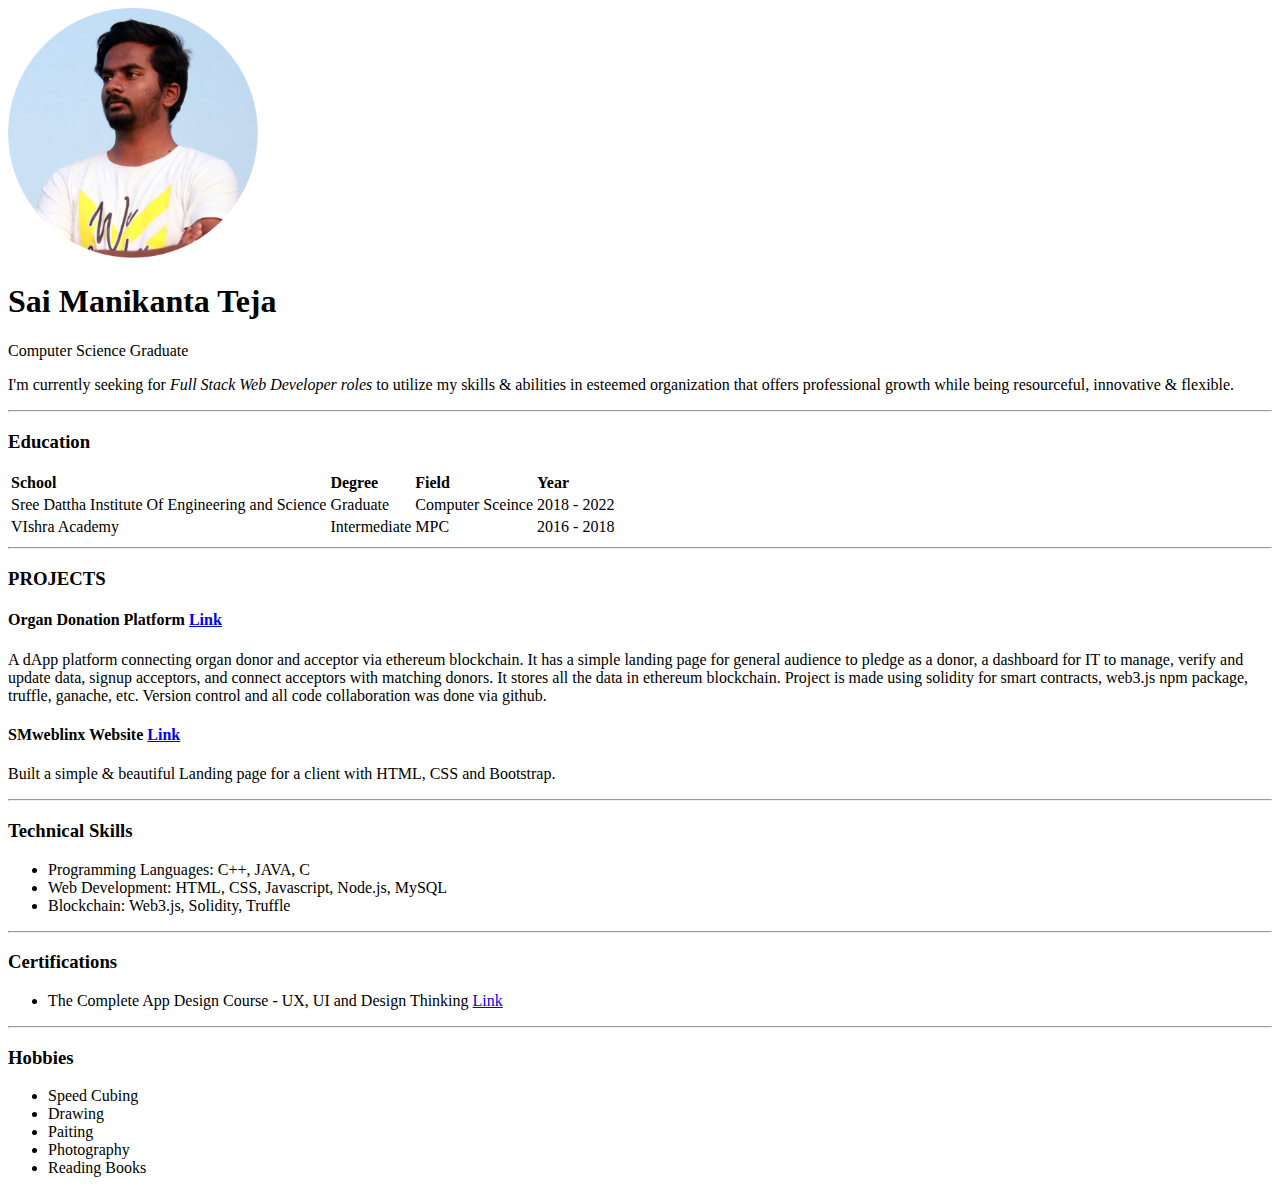
==== index.html @ a0f72c88 "updated html file" ====
<!DOCTYPE html>
<html lang="en">
<head>
    <meta charset="UTF-8">
    <meta http-equiv="X-UA-Compatible" content="IE=edge">
    <meta name="viewport" content="width=device-width, initial-scale=1.0">
    <title>Portfolio</title>
    <link rel="stylesheet" href="style.css">
</head>
<body>
    <div>
        <img src="images/Sai-Manikanta.png" alt="">
        <h1>Sai Manikanta Teja</h1>
        <p>Computer Science Graduate</p>
        <p>I'm currently seeking for <em>Full Stack Web Developer roles</em> to utilize my skills & abilities in esteemed organization that offers professional growth while being resourceful, innovative & flexible.</p>
    </div>
    <hr>


    <div>
        <h3>Education</h3>
            <table>
                <tr>
                    <th>School</th>
                    <th>Degree</th>
                    <th>Field</th>
                    <th>Year</th>
                </tr>
                <tr>
                    <td>Sree Dattha Institute Of Engineering and Science</td>
                    <td>Graduate</td>
                    <td>Computer Sceince</td>
                    <td>2018 - 2022</td>
                </tr>
                <tr>
                    <td>VIshra Academy</td>
                    <td>Intermediate</td>
                    <td>MPC</td>
                    <td>2016 - 2018</td>
                </tr>
            </table>
    </div>

    <hr>

    <div>
        <h3>PROJECTS</h3>
            <h4>Organ Donation Platform
                <a href="https://github.com/RahulSabinkar/organ-donation-platform" target="_blank">Link</a>
            </h4>
            <p>A dApp platform connecting organ donor and acceptor via ethereum blockchain. It has a simple landing page for general audience to pledge as a donor, a dashboard for IT to manage, verify and update data, signup acceptors, and connect acceptors with matching donors. It stores all the data in ethereum blockchain. Project is made using solidity for smart contracts, web3.js npm package, truffle, ganache, etc. Version control and all code collaboration was done via github.</p>
            
            <h4>SMweblinx Website
                <a href="https://smweblinx.in" target="_blank">Link</a>
            </h4>
            <p>Built a simple & beautiful Landing page for a client with HTML, CSS and Bootstrap.</p>
    </div>

    <hr>

    <div>
        <h3>Technical Skills</h3>
        <ul>
            <li>Programming Languages: C++, JAVA, C</li>
            <li>Web Development: HTML, CSS, Javascript, Node.js, MySQL</li>
            <li>Blockchain: Web3.js, Solidity, Truffle</li>
        </ul>
    </div>

    <hr>

    <div>
        <h3>Certifications</h3>
            <ul>
                <li>
                    <p>The Complete App Design Course - UX, UI and Design Thinking
                        <a href="https://drive.google.com/file/d/1OX8bPzIRt3YeCSPGecFiPBQ3GV_6c6Uq/view?usp=sharing" target="_blank">Link</a>
                    </p>
                </li>        
            </ul>
    </div>

    <hr>
    
    <div>
        <h3>Hobbies</h3>
        <ul>
            <li>Speed Cubing</li>
            <li>Drawing</li>
            <li>Paiting</li>
            <li>Photography</li>
            <li>Reading Books</li>
        </ul>
    </div>
    
</body>
</html>
---- style.css ----
h1{
  
}

body{
  
}

table{
  text-align: left;
}

img{
  width: 250px;
}
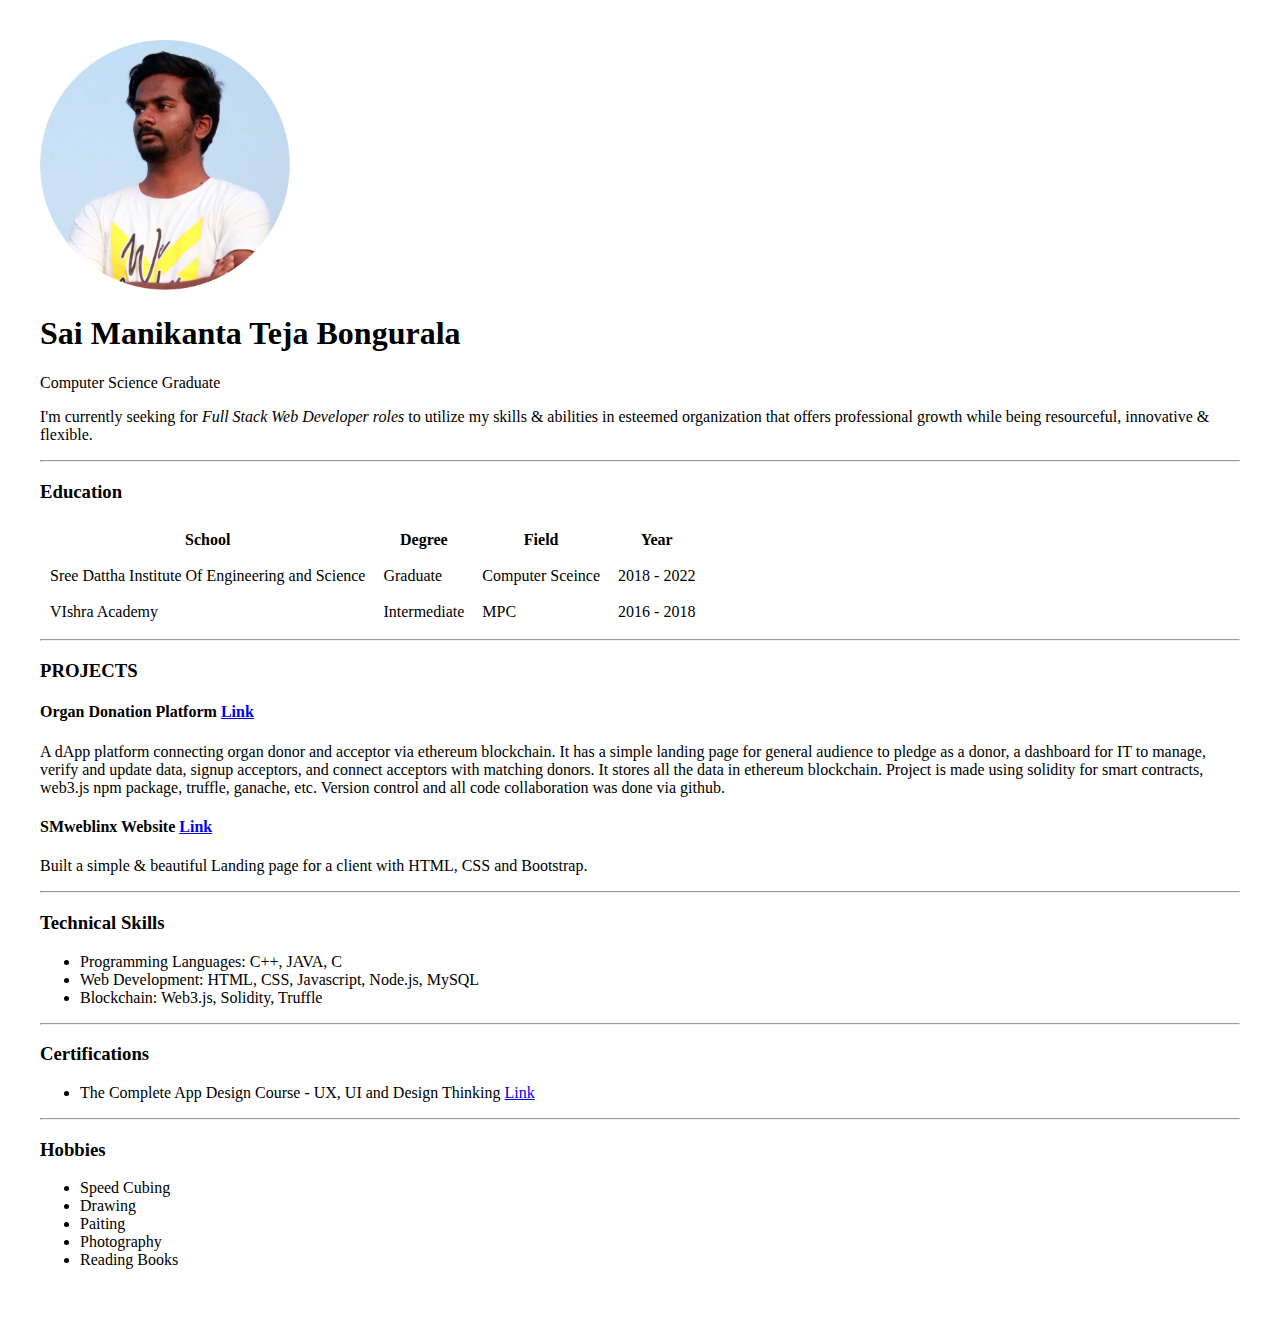
==== commit 011741cd: "added table css" ====
--- a/index.html
+++ b/index.html
@@ -10,7 +10,7 @@
 <body>
     <div>
         <img src="images/Sai-Manikanta.png" alt="">
-        <h1>Sai Manikanta Teja</h1>
+        <h1>Sai Manikanta Teja Bongurala</h1>
         <p>Computer Science Graduate</p>
         <p>I'm currently seeking for <em>Full Stack Web Developer roles</em> to utilize my skills & abilities in esteemed organization that offers professional growth while being resourceful, innovative & flexible.</p>
     </div>
@@ -19,26 +19,26 @@
 
     <div>
         <h3>Education</h3>
-            <table>
-                <tr>
-                    <th>School</th>
-                    <th>Degree</th>
-                    <th>Field</th>
-                    <th>Year</th>
-                </tr>
-                <tr>
-                    <td>Sree Dattha Institute Of Engineering and Science</td>
-                    <td>Graduate</td>
-                    <td>Computer Sceince</td>
-                    <td>2018 - 2022</td>
-                </tr>
-                <tr>
-                    <td>VIshra Academy</td>
-                    <td>Intermediate</td>
-                    <td>MPC</td>
-                    <td>2016 - 2018</td>
-                </tr>
-            </table>
+        <table>
+            <tr>
+                <th>School</th>
+                <th>Degree</th>
+                <th>Field</th>
+                <th>Year</th>
+            </tr>
+            <tr>
+                <td>Sree Dattha Institute Of Engineering and Science</td>
+                <td>Graduate</td>
+                <td>Computer Sceince</td>
+                <td>2018 - 2022</td>
+            </tr>
+            <tr>
+                <td>VIshra Academy</td>
+                <td>Intermediate</td>
+                <td>MPC</td>
+                <td>2016 - 2018</td>
+            </tr>
+        </table>
     </div>
 
     <hr>
--- a/style.css
+++ b/style.css
@@ -3,6 +3,7 @@
 }
 
 body{
+  padding: 32px;
   
 }
 
@@ -10,6 +11,14 @@
   text-align: left;
 }
 
+th, td {
+  padding: 8px;
+}
+
+th{
+  text-align: center;
+}
+
 img{
   width: 250px;
 }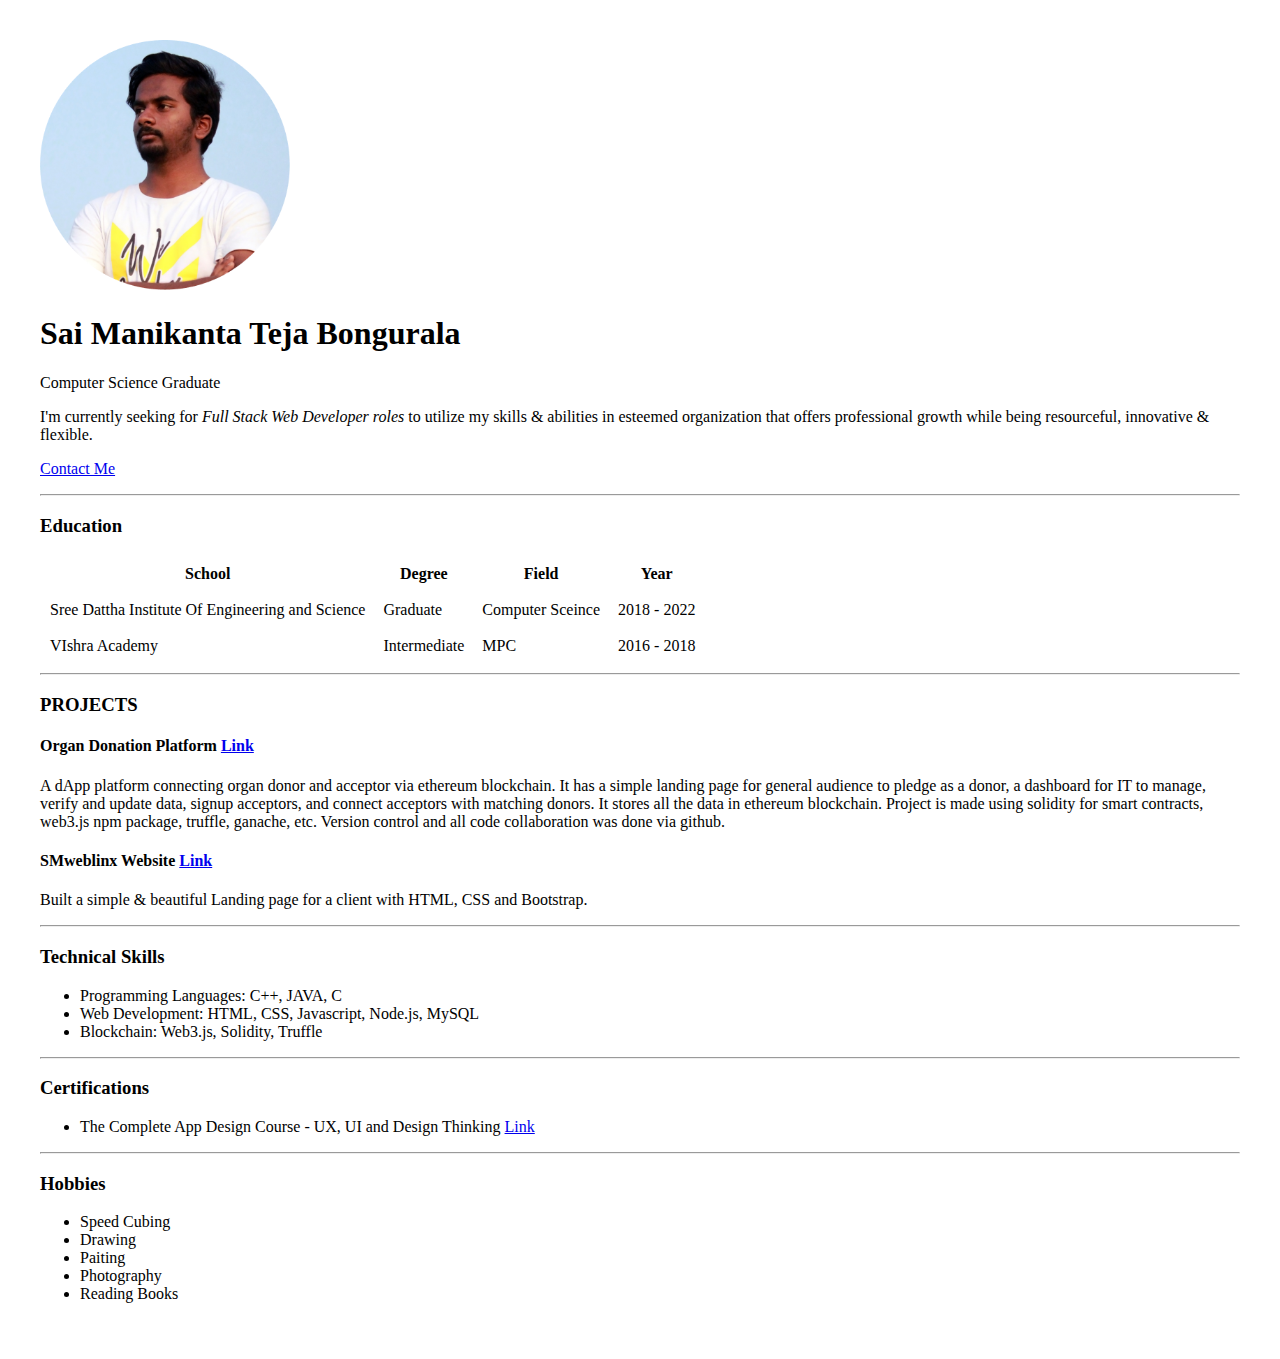
==== commit 80823825: "added contact page" ====
--- a/index.html
+++ b/index.html
@@ -13,6 +13,7 @@
         <h1>Sai Manikanta Teja Bongurala</h1>
         <p>Computer Science Graduate</p>
         <p>I'm currently seeking for <em>Full Stack Web Developer roles</em> to utilize my skills & abilities in esteemed organization that offers professional growth while being resourceful, innovative & flexible.</p>
+        <p><a href="contact-me.html" target="_blank">Contact Me</a></p>
     </div>
     <hr>
 
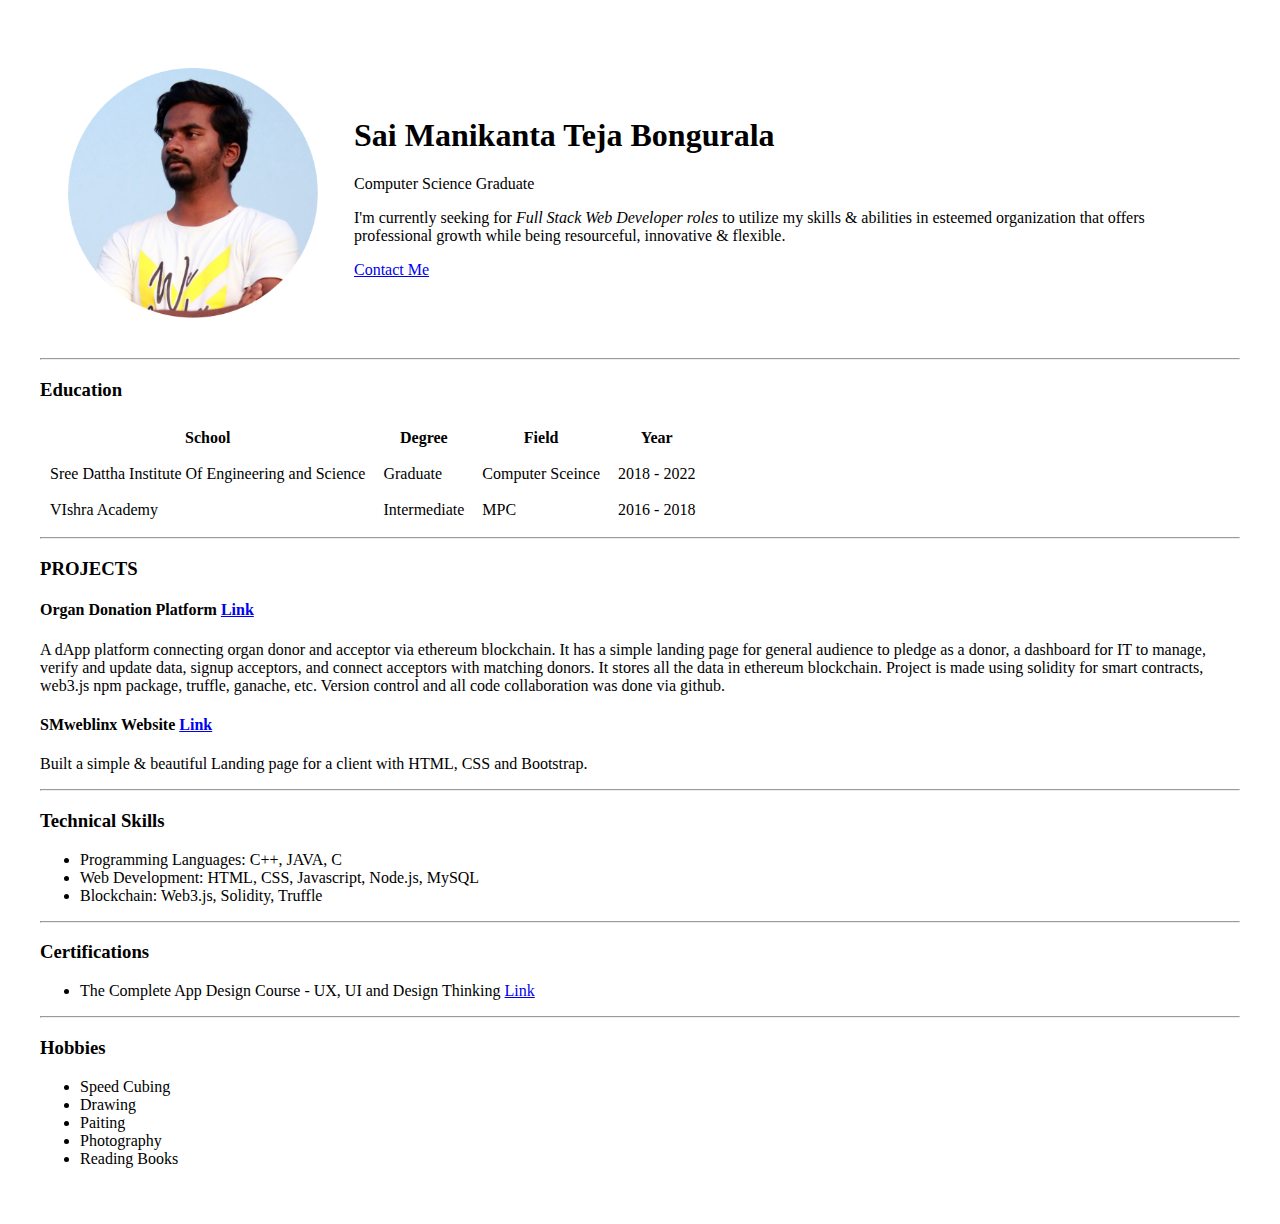
==== commit cdea583d: "added contact form" ====
--- a/index.html
+++ b/index.html
@@ -9,11 +9,17 @@
 </head>
 <body>
     <div>
-        <img src="images/Sai-Manikanta.png" alt="">
-        <h1>Sai Manikanta Teja Bongurala</h1>
-        <p>Computer Science Graduate</p>
-        <p>I'm currently seeking for <em>Full Stack Web Developer roles</em> to utilize my skills & abilities in esteemed organization that offers professional growth while being resourceful, innovative & flexible.</p>
-        <p><a href="contact-me.html" target="_blank">Contact Me</a></p>
+        <table cellspacing="20">
+            <tr>
+                <td><img src="images/Sai-Manikanta.png" alt=""></td>
+                <td>
+                    <h1>Sai Manikanta Teja Bongurala</h1>
+                    <p>Computer Science Graduate</p>
+                    <p>I'm currently seeking for <em>Full Stack Web Developer roles</em> to utilize my skills & abilities in esteemed organization that offers professional growth while being resourceful, innovative & flexible.</p>
+                    <p><a href="contact-me.html" target="_blank">Contact Me</a></p>
+                </td>
+            </tr>
+        </table>
     </div>
     <hr>
 
@@ -21,24 +27,28 @@
     <div>
         <h3>Education</h3>
         <table>
-            <tr>
-                <th>School</th>
-                <th>Degree</th>
-                <th>Field</th>
-                <th>Year</th>
-            </tr>
-            <tr>
-                <td>Sree Dattha Institute Of Engineering and Science</td>
-                <td>Graduate</td>
-                <td>Computer Sceince</td>
-                <td>2018 - 2022</td>
-            </tr>
-            <tr>
-                <td>VIshra Academy</td>
-                <td>Intermediate</td>
-                <td>MPC</td>
-                <td>2016 - 2018</td>
-            </tr>
+            <thead>
+                <tr>
+                    <th>School</th>
+                    <th>Degree</th>
+                    <th>Field</th>
+                    <th>Year</th>
+                </tr>
+            </thead>
+            <tbody>
+                <tr>
+                    <td>Sree Dattha Institute Of Engineering and Science</td>
+                    <td>Graduate</td>
+                    <td>Computer Sceince</td>
+                    <td>2018 - 2022</td>
+                </tr>
+                <tr>
+                    <td>VIshra Academy</td>
+                    <td>Intermediate</td>
+                    <td>MPC</td>
+                    <td>2016 - 2018</td>
+                </tr>
+            </tbody>
         </table>
     </div>
 
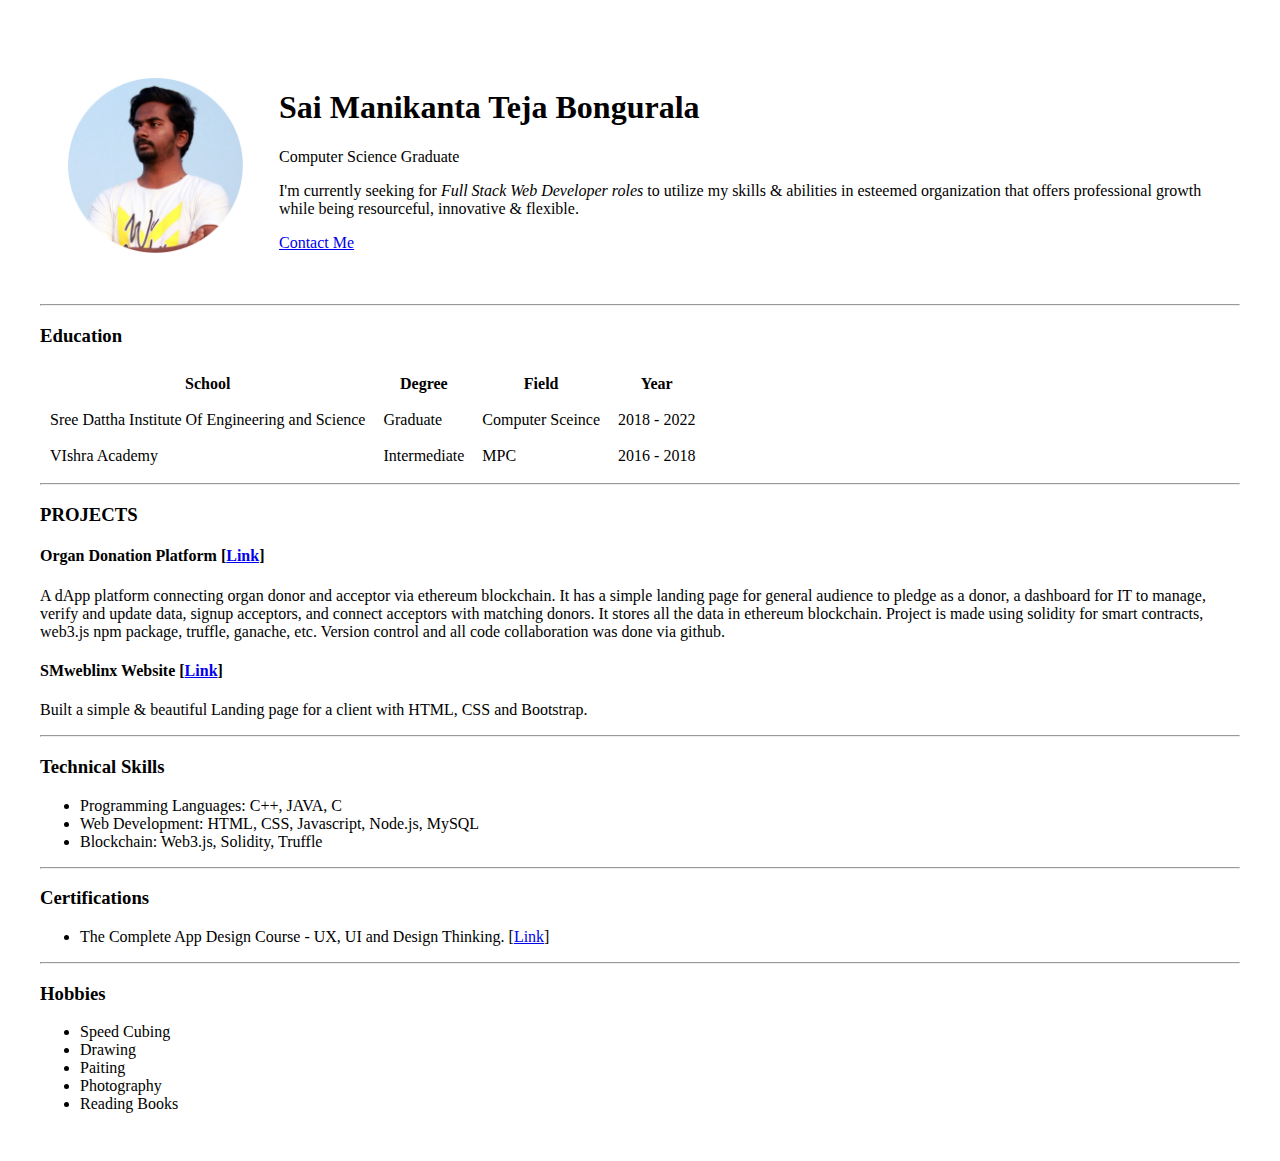
==== commit fe2be063: "misc. updates" ====
--- a/index.html
+++ b/index.html
@@ -57,12 +57,12 @@
     <div>
         <h3>PROJECTS</h3>
             <h4>Organ Donation Platform
-                <a href="https://github.com/RahulSabinkar/organ-donation-platform" target="_blank">Link</a>
+                [<a href="https://github.com/RahulSabinkar/organ-donation-platform" target="_blank">Link</a>]
             </h4>
             <p>A dApp platform connecting organ donor and acceptor via ethereum blockchain. It has a simple landing page for general audience to pledge as a donor, a dashboard for IT to manage, verify and update data, signup acceptors, and connect acceptors with matching donors. It stores all the data in ethereum blockchain. Project is made using solidity for smart contracts, web3.js npm package, truffle, ganache, etc. Version control and all code collaboration was done via github.</p>
             
             <h4>SMweblinx Website
-                <a href="https://smweblinx.in" target="_blank">Link</a>
+                [<a href="https://smweblinx.in" target="_blank">Link</a>]
             </h4>
             <p>Built a simple & beautiful Landing page for a client with HTML, CSS and Bootstrap.</p>
     </div>
@@ -84,8 +84,8 @@
         <h3>Certifications</h3>
             <ul>
                 <li>
-                    <p>The Complete App Design Course - UX, UI and Design Thinking
-                        <a href="https://drive.google.com/file/d/1OX8bPzIRt3YeCSPGecFiPBQ3GV_6c6Uq/view?usp=sharing" target="_blank">Link</a>
+                    <p>The Complete App Design Course - UX, UI and Design Thinking.
+                        [<a href="https://drive.google.com/file/d/1OX8bPzIRt3YeCSPGecFiPBQ3GV_6c6Uq/view?usp=sharing" target="_blank">Link</a>]
                     </p>
                 </li>        
             </ul>
--- a/style.css
+++ b/style.css
@@ -2,8 +2,8 @@
   
 }
 
-body{
-  padding: 32px;
+html{
+  margin: 32px;
   
 }
 
@@ -20,5 +20,5 @@
 }
 
 img{
-  width: 250px;
+  width: 175px;
 }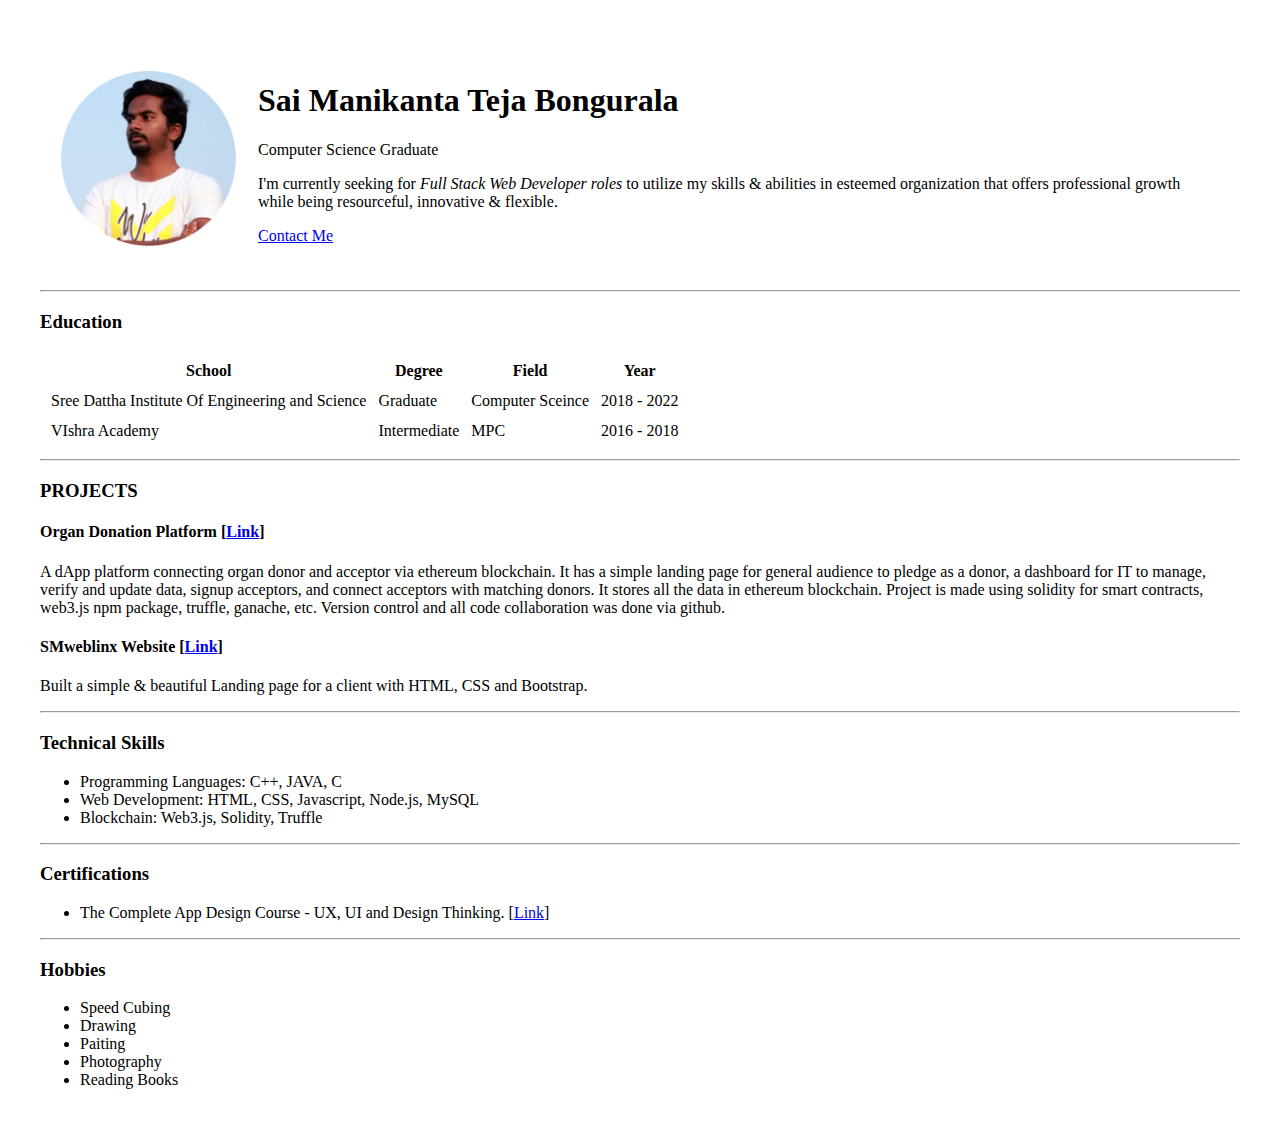
==== commit ab4f9619: "css misc. updates" ====
--- a/index.html
+++ b/index.html
@@ -26,7 +26,7 @@
 
     <div>
         <h3>Education</h3>
-        <table>
+        <table cellspacing="10">
             <thead>
                 <tr>
                     <th>School</th>
--- a/style.css
+++ b/style.css
@@ -7,16 +7,7 @@
   
 }
 
-table{
-  text-align: left;
-}
-
 th, td {
-  padding: 8px;
-}
-
-th{
-  text-align: center;
 }
 
 img{
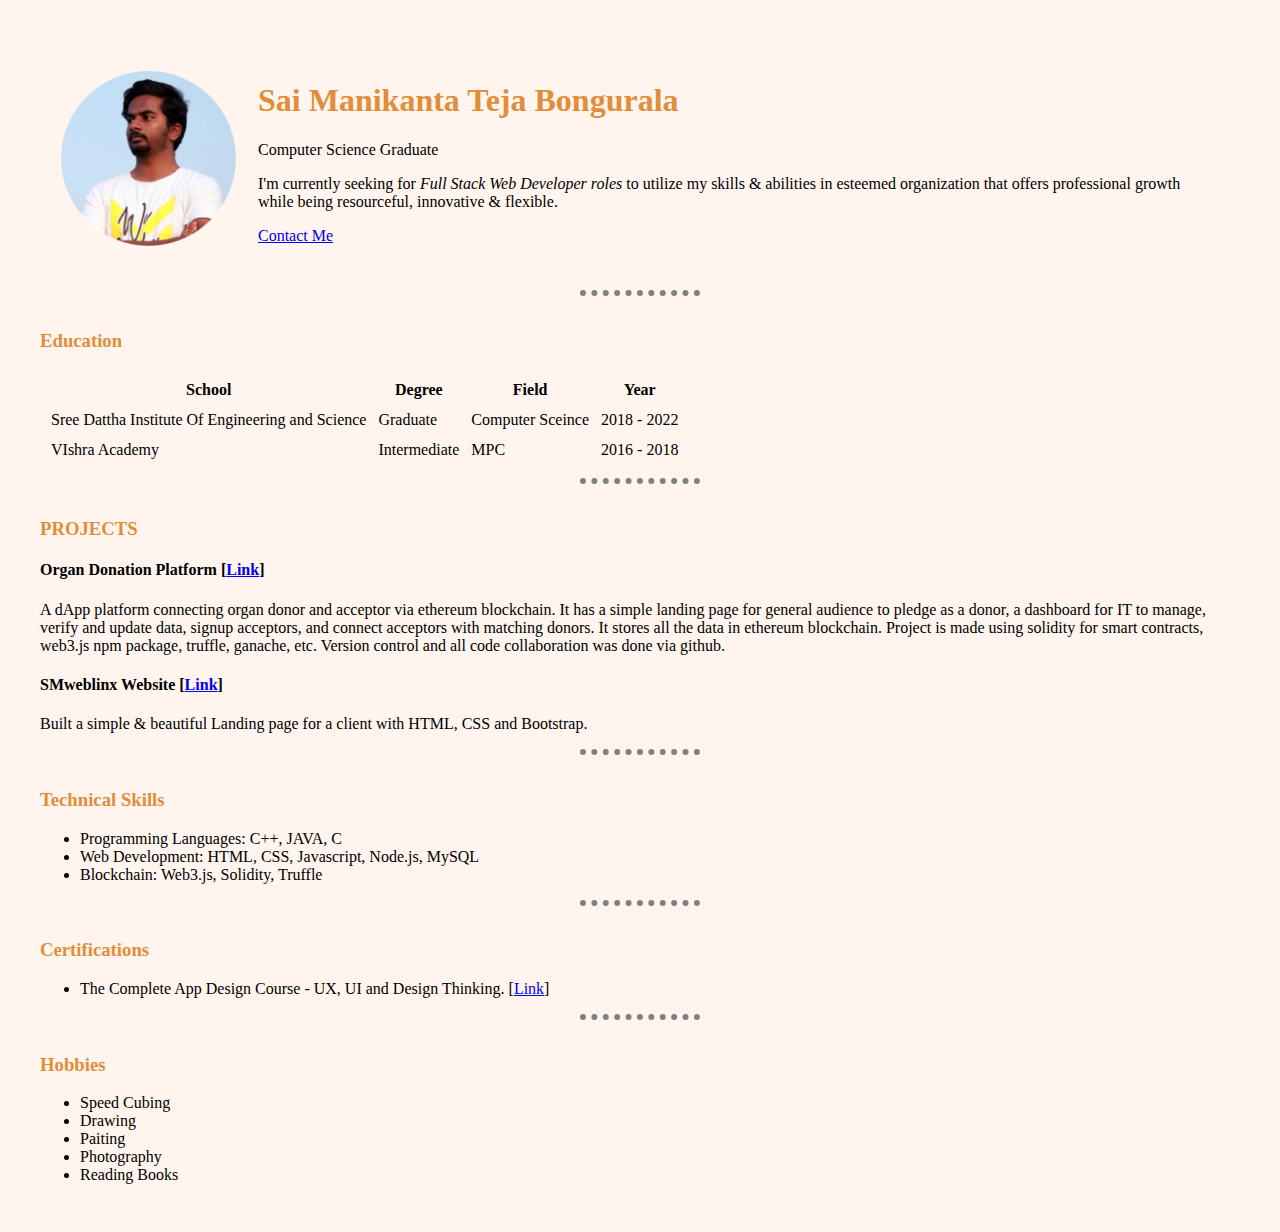
==== commit 815ace6b: "added css folder" ====
--- a/index.html
+++ b/index.html
@@ -5,7 +5,7 @@
     <meta http-equiv="X-UA-Compatible" content="IE=edge">
     <meta name="viewport" content="width=device-width, initial-scale=1.0">
     <title>Portfolio</title>
-    <link rel="stylesheet" href="style.css">
+    <link rel="stylesheet" href="css/style.css">
 </head>
 <body>
     <div>
--- a/css/style.css
+++ b/css/style.css
@@ -0,0 +1,23 @@
+h1, h3{
+  color: rgb(226, 141, 57);  
+}
+
+html{
+  margin: 32px;
+  background-color: seashell;
+  
+}
+
+hr {
+  width: 10%;
+  color: gre  y;
+  border-width: 6px;
+  border-style: dotted none none;
+  height: 15px; 
+}
+
+img{
+  width: 175px;
+}
+
+
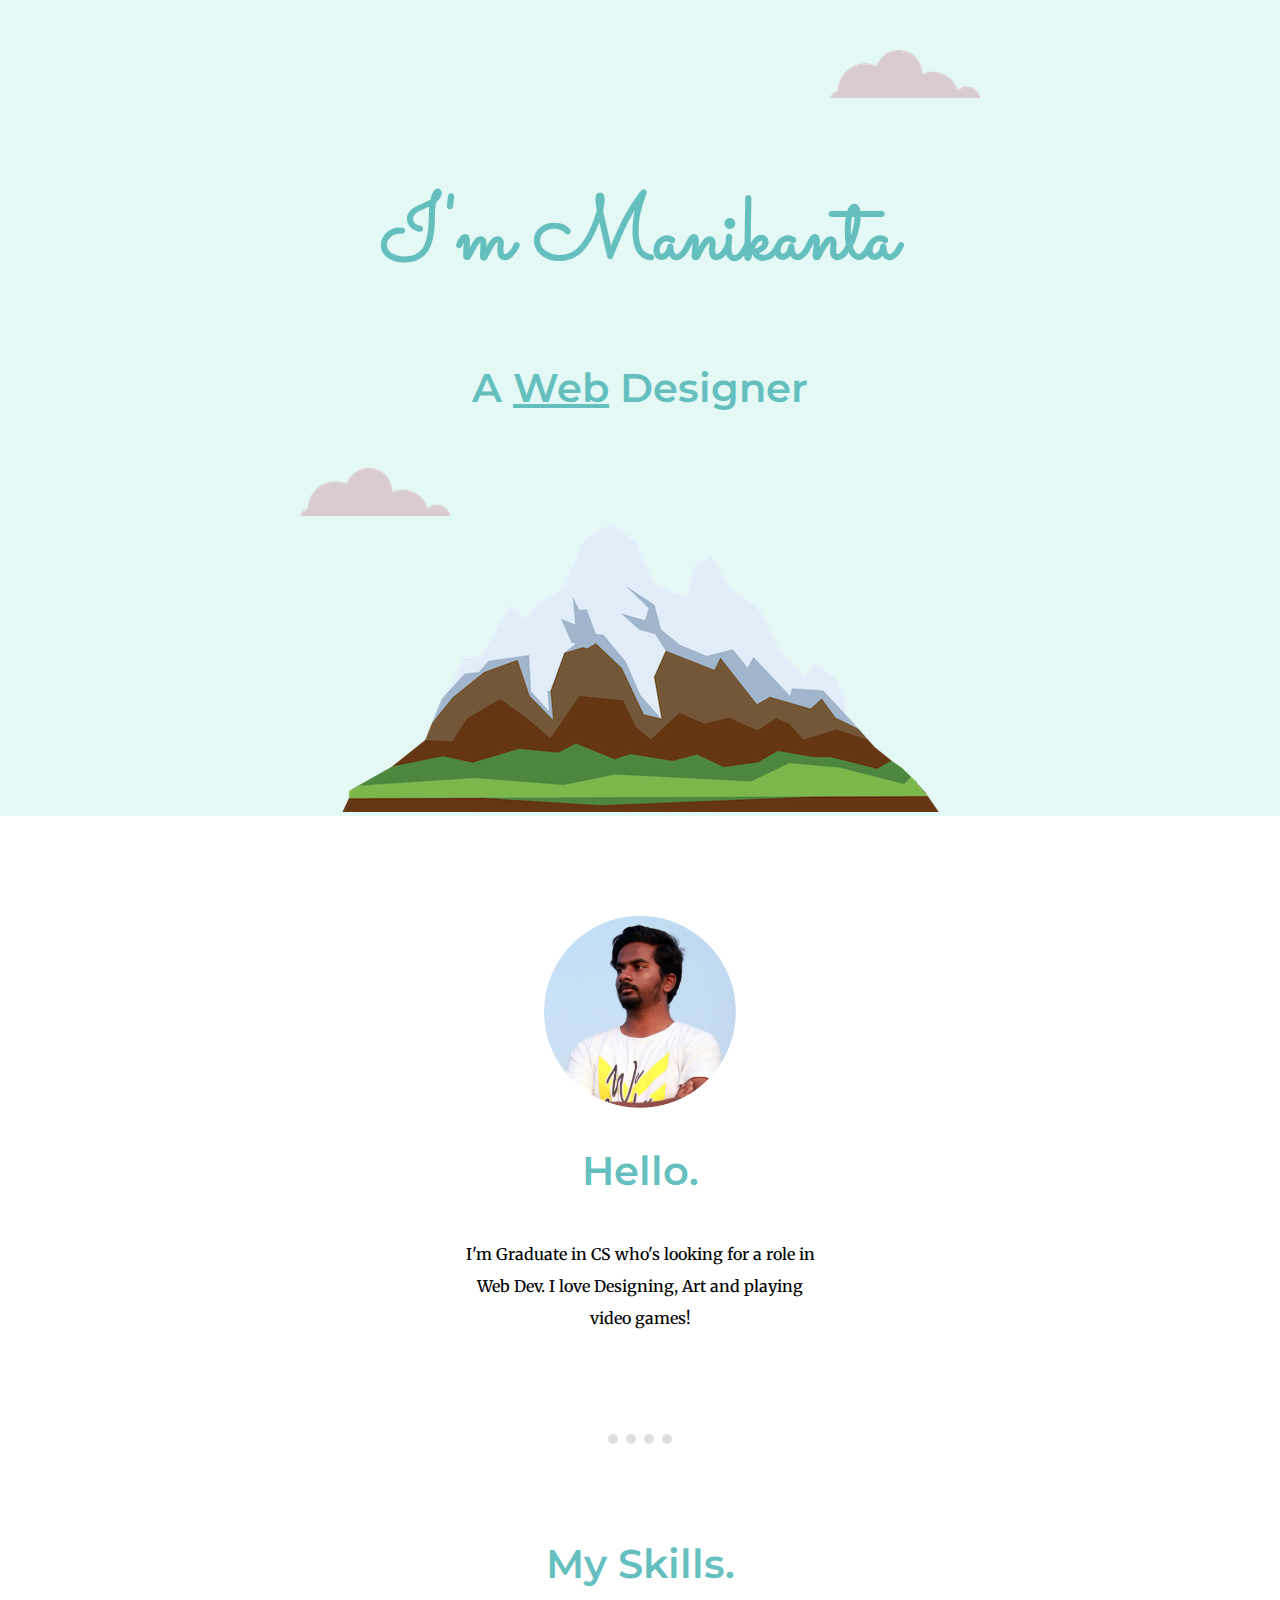
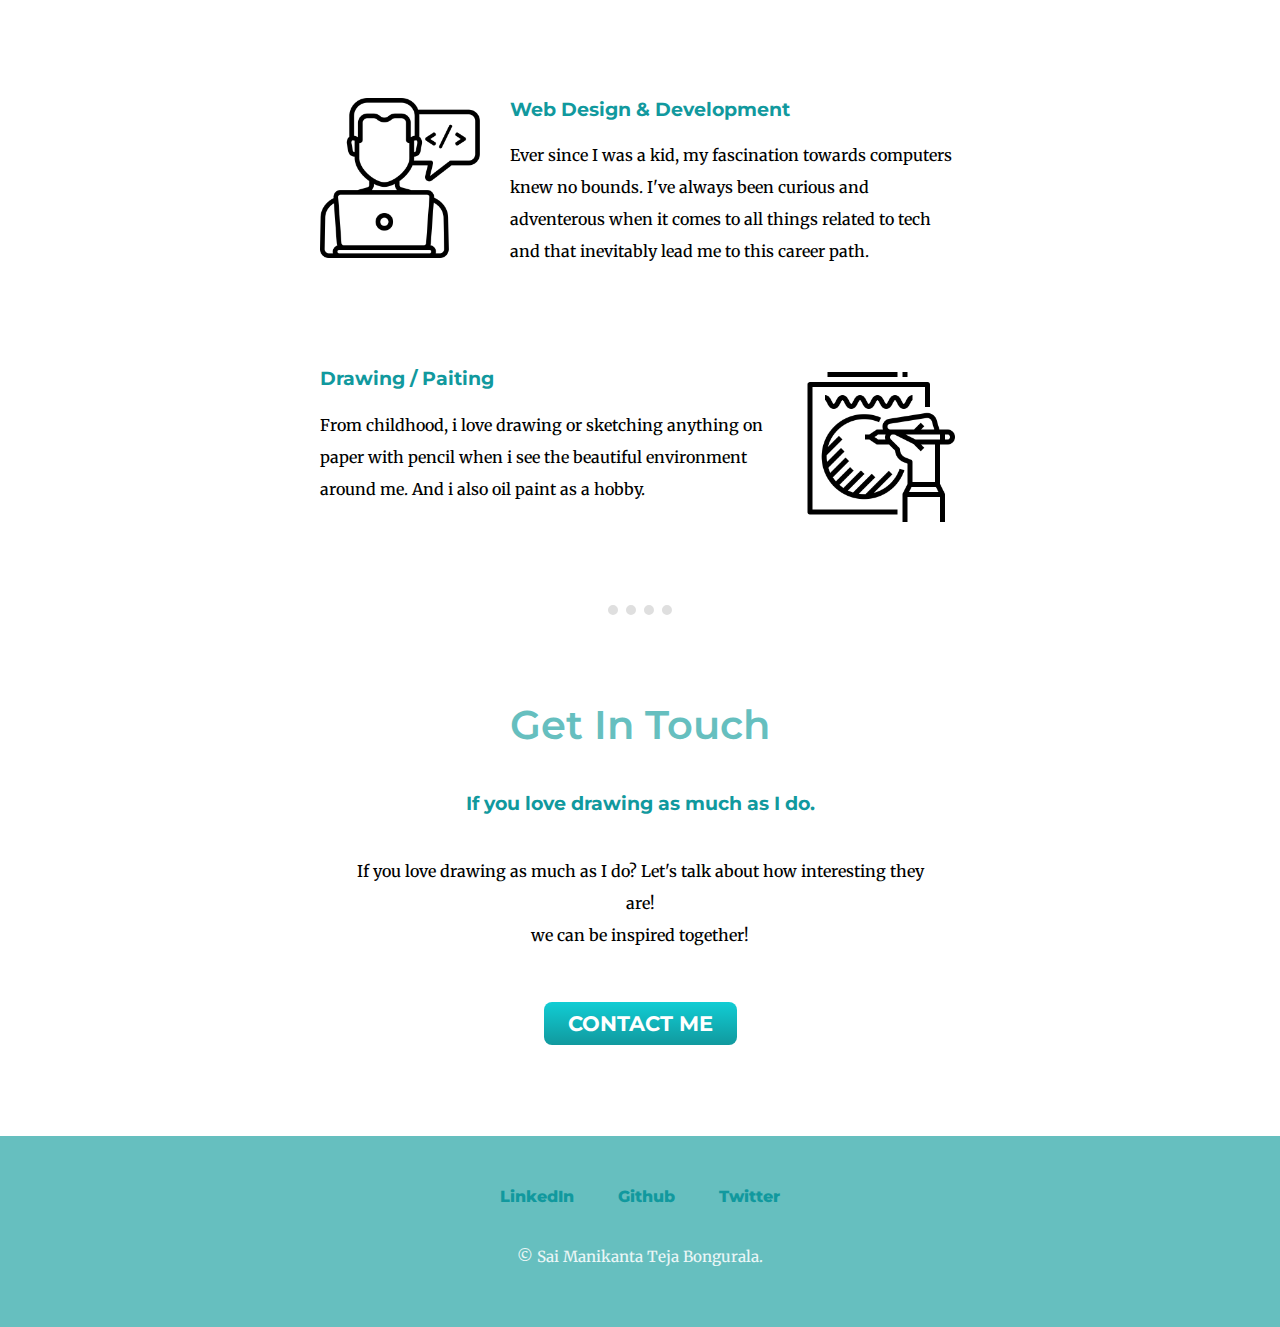
==== commit a4a30faf: "updated html, css files" ====
--- a/index.html
+++ b/index.html
@@ -4,105 +4,60 @@
     <meta charset="UTF-8">
     <meta http-equiv="X-UA-Compatible" content="IE=edge">
     <meta name="viewport" content="width=device-width, initial-scale=1.0">
-    <title>Portfolio</title>
-    <link rel="stylesheet" href="css/style.css">
+    <title>Sai Manikanta Teja Bongurala</title>
+    <link rel="stylesheet" href="css/styles.css">
+    <link rel="shortcut icon" href="images/favicon.ico" type="images/x-icon">
+    <link rel="preconnect" href="https://fonts.googleapis.com">
+    <link rel="preconnect" href="https://fonts.gstatic.com" crossorigin>
+    <link href="https://fonts.googleapis.com/css2?family=Merriweather&family=Montserrat&family=Sacramento&display=swap" rel="stylesheet">
 </head>
 <body>
-    <div>
-        <table cellspacing="20">
-            <tr>
-                <td><img src="images/Sai-Manikanta.png" alt=""></td>
-                <td>
-                    <h1>Sai Manikanta Teja Bongurala</h1>
-                    <p>Computer Science Graduate</p>
-                    <p>I'm currently seeking for <em>Full Stack Web Developer roles</em> to utilize my skills & abilities in esteemed organization that offers professional growth while being resourceful, innovative & flexible.</p>
-                    <p><a href="contact-me.html" target="_blank">Contact Me</a></p>
-                </td>
-            </tr>
-        </table>
-    </div>
-    <hr>
-
-
-    <div>
-        <h3>Education</h3>
-        <table cellspacing="10">
-            <thead>
-                <tr>
-                    <th>School</th>
-                    <th>Degree</th>
-                    <th>Field</th>
-                    <th>Year</th>
-                </tr>
-            </thead>
-            <tbody>
-                <tr>
-                    <td>Sree Dattha Institute Of Engineering and Science</td>
-                    <td>Graduate</td>
-                    <td>Computer Sceince</td>
-                    <td>2018 - 2022</td>
-                </tr>
-                <tr>
-                    <td>VIshra Academy</td>
-                    <td>Intermediate</td>
-                    <td>MPC</td>
-                    <td>2016 - 2018</td>
-                </tr>
-            </tbody>
-        </table>
-    </div>
-
-    <hr>
-
-    <div>
-        <h3>PROJECTS</h3>
-            <h4>Organ Donation Platform
-                [<a href="https://github.com/RahulSabinkar/organ-donation-platform" target="_blank">Link</a>]
-            </h4>
-            <p>A dApp platform connecting organ donor and acceptor via ethereum blockchain. It has a simple landing page for general audience to pledge as a donor, a dashboard for IT to manage, verify and update data, signup acceptors, and connect acceptors with matching donors. It stores all the data in ethereum blockchain. Project is made using solidity for smart contracts, web3.js npm package, truffle, ganache, etc. Version control and all code collaboration was done via github.</p>
-            
-            <h4>SMweblinx Website
-                [<a href="https://smweblinx.in" target="_blank">Link</a>]
-            </h4>
-            <p>Built a simple & beautiful Landing page for a client with HTML, CSS and Bootstrap.</p>
-    </div>
-
-    <hr>
-
-    <div>
-        <h3>Technical Skills</h3>
-        <ul>
-            <li>Programming Languages: C++, JAVA, C</li>
-            <li>Web Development: HTML, CSS, Javascript, Node.js, MySQL</li>
-            <li>Blockchain: Web3.js, Solidity, Truffle</li>
-        </ul>
-    </div>
-
-    <hr>
-
-    <div>
-        <h3>Certifications</h3>
-            <ul>
-                <li>
-                    <p>The Complete App Design Course - UX, UI and Design Thinking.
-                        [<a href="https://drive.google.com/file/d/1OX8bPzIRt3YeCSPGecFiPBQ3GV_6c6Uq/view?usp=sharing" target="_blank">Link</a>]
-                    </p>
-                </li>        
-            </ul>
-    </div>
-
-    <hr>
-    
-    <div>
-        <h3>Hobbies</h3>
-        <ul>
-            <li>Speed Cubing</li>
-            <li>Drawing</li>
-            <li>Paiting</li>
-            <li>Photography</li>
-            <li>Reading Books</li>
-        </ul>
+    <div class="top-container">
+        <img class="top-cloud" src="images/cloud.png" alt="">
+        <h1>I'm Manikanta</h1>
+        <h2>A <span class="web">Web</span> Designer</h2>
+        <img class="bot-cloud" src="images/cloud.png" alt="">
+        <img src="images/mountain.png" alt="">
     </div>
     
+    <div class="middle-container">
+        <div class="profile">
+          <img class="profile-img" src="images/Sai-Manikanta.png" alt="">
+          <h2>Hello.</h2>
+          <p class="profile-desc">I'm Graduate in CS who's looking for a role in Web Dev. I love Designing, Art and playing video games!</p>
+        </div>
+        <hr>
+
+        <div class="skills">
+          <h2>My Skills.</h2>
+          <div class="skill-row">
+            <img class="code-img" src="images/web-dev-icon.png" alt="">
+            <h3>Web Design & Development </h3>
+            <p>Ever since I was a kid, my fascination towards computers knew no bounds. I've always been curious and adventerous when it comes to all things related to tech and that inevitably lead me to this career path.</p>
+          </div>
+          <div class="skill-row">
+            <img class="draw-img" src="images/drawing-icon.png" alt="">
+            <h3>Drawing / Paiting</h3>
+            <p>From childhood, i love drawing or sketching anything on paper with pencil when i see the beautiful environment around me. And i also oil paint as a hobby.</p>
+          </div>
+        </div>
+        <hr>
+        <div class="contact-me">
+          <h2>Get In Touch</h2>
+          <h3>If you love drawing as much as I do.</h3>
+          <p class="contact-desc">If you love drawing as much as I do? Let's talk about how interesting they are!<br>we can be inspired together!</p>
+          <a class="btn" href="mailto:bongurala.manikanta@gmail.com">CONTACT ME</a>
+        </div>
+      </div>
+      
+      
+      <div class="bottom-container">
+        <a class="footer-link" href="https://www.linkedin.com/in/SaiManikantaTeja" target="_blank">LinkedIn</a>
+        <a class="footer-link" href="https://github.com/SaiManikantaTeja" target="_blank">Github</a>
+        <a class="footer-link" href="https://twitter.com/saimanikanta31" target="_blank">Twitter</a>
+        <p class="copyright">© Sai Manikanta Teja Bongurala.</p>
+      </div>
+      
+
 </body>
 </html>--- a/css/styles.css
+++ b/css/styles.css
@@ -0,0 +1,176 @@
+html{
+}
+
+body{
+    margin: 0;
+    text-align: center;
+    font-family: 'Merriweather', serif;
+}
+
+h1{
+    margin: 50px auto 0 auto;
+    font-family: 'Sacramento', cursive;
+    line-height: 2;
+    color: #66BFBF;
+    font-size: 5.625rem;
+}
+
+h2{
+    font-family: 'Montserrat', sans-serif;
+    color: #66BFBF;
+    font-size: 2.5rem;
+    font-weight: 600;
+    padding-bottom: 10px;
+}
+
+h3{
+    color: #11999E;
+    font-family: 'Montserrat', sans-serif;
+}
+
+p{
+    font-weight: 500;
+    line-height: 2;
+}
+
+a{
+    text-decoration: none;
+}
+
+a:hover{
+    color: #EAF6F6;
+}
+
+hr{
+    width: 5%;
+    color: #dfdfdf;
+    border-style: dotted none none;
+    height: 15px;
+    border-width: 10px;
+  
+}
+
+.top-container{
+    background-color: #e4f9f5;
+    position: relative;
+    padding-top: 100px;
+}
+
+.middle-container{
+    margin: 100px 0;
+}
+
+.bottom-container{
+    width: auto;
+    background-color: #66BFBF;
+    margin-top: 100px;
+    padding: 50px 0 20px;
+}
+
+.web{
+    text-decoration: underline;
+}
+
+.top-cloud{
+    position: absolute;
+    right: 300px;
+    top: 50px;
+}
+
+.bot-cloud{
+    position: absolute;
+    left: 300px;
+    bottom: 300px;
+
+}
+
+.skills{
+    margin-top: 80px;
+}
+
+.skill-row{
+    width: 50%;
+    margin: 100px auto 100px auto;
+    text-align: left;
+}
+
+.code-img{
+    width: 25%;
+    float: left;
+    margin-right: 30px;
+}
+
+.draw-img{
+    width: 25%;
+    float: right;
+    margin-left: 30px;
+}
+
+/* .code-skill-description{
+    clear: left;
+}
+
+.draw-img-description{
+    clear: right;
+} */
+
+.profile{
+    width: 50%;
+    margin: 100px auto;
+}
+
+.profile-img{
+    width: 30%;
+    
+}
+
+.profile-desc{
+    width: 55%;
+    margin: auto;
+}
+
+.contact-me{
+    margin-top: 70px;
+}
+
+.contact-desc{
+    width: 45%;
+    margin: 40px auto 60px auto;
+}
+
+.btn{
+    background-image: -webkit-linear-gradient(top, #11cdd4, #11999e);
+    background-image: -moz-linear-gradient(top, #11cdd4, #11999e);
+    background-image: -ms-linear-gradient(top, #11cdd4, #11999e);
+    background-image: -o-linear-gradient(top, #11cdd4, #11999e);
+    background-image: linear-gradient(to bottom, #11cdd4, #11999e);
+    padding: 9px 24px;
+    border-radius: 8px;
+    color: white;
+    font-family: 'Montserrat', sans-serif;
+    font-size: 1.3rem;
+    font-weight: bolder;
+    
+}
+
+.btn:hover{
+    background-image: -webkit-linear-gradient(top, #30e3cb, #2bc4ad);
+    background-image: -moz-linear-gradient(top, #30e3cb, #2bc4ad);
+    background-image: -ms-linear-gradient(top, #30e3cb, #2bc4ad);
+    background-image: -o-linear-gradient(top, #30e3cb, #2bc4ad);
+    background-image: linear-gradient(to bottom, #30e3cb, #2bc4ad);
+
+}
+
+.footer-link{
+    margin: 10px 20px;
+    color: #11999E;
+    font-family: 'Montserrat', sans-serif;
+    font-weight: 800;
+}
+
+.copyright{
+    color: #EAF6F6;
+    padding: 20px 0 ;
+    font-size: 0.95rem;
+}
